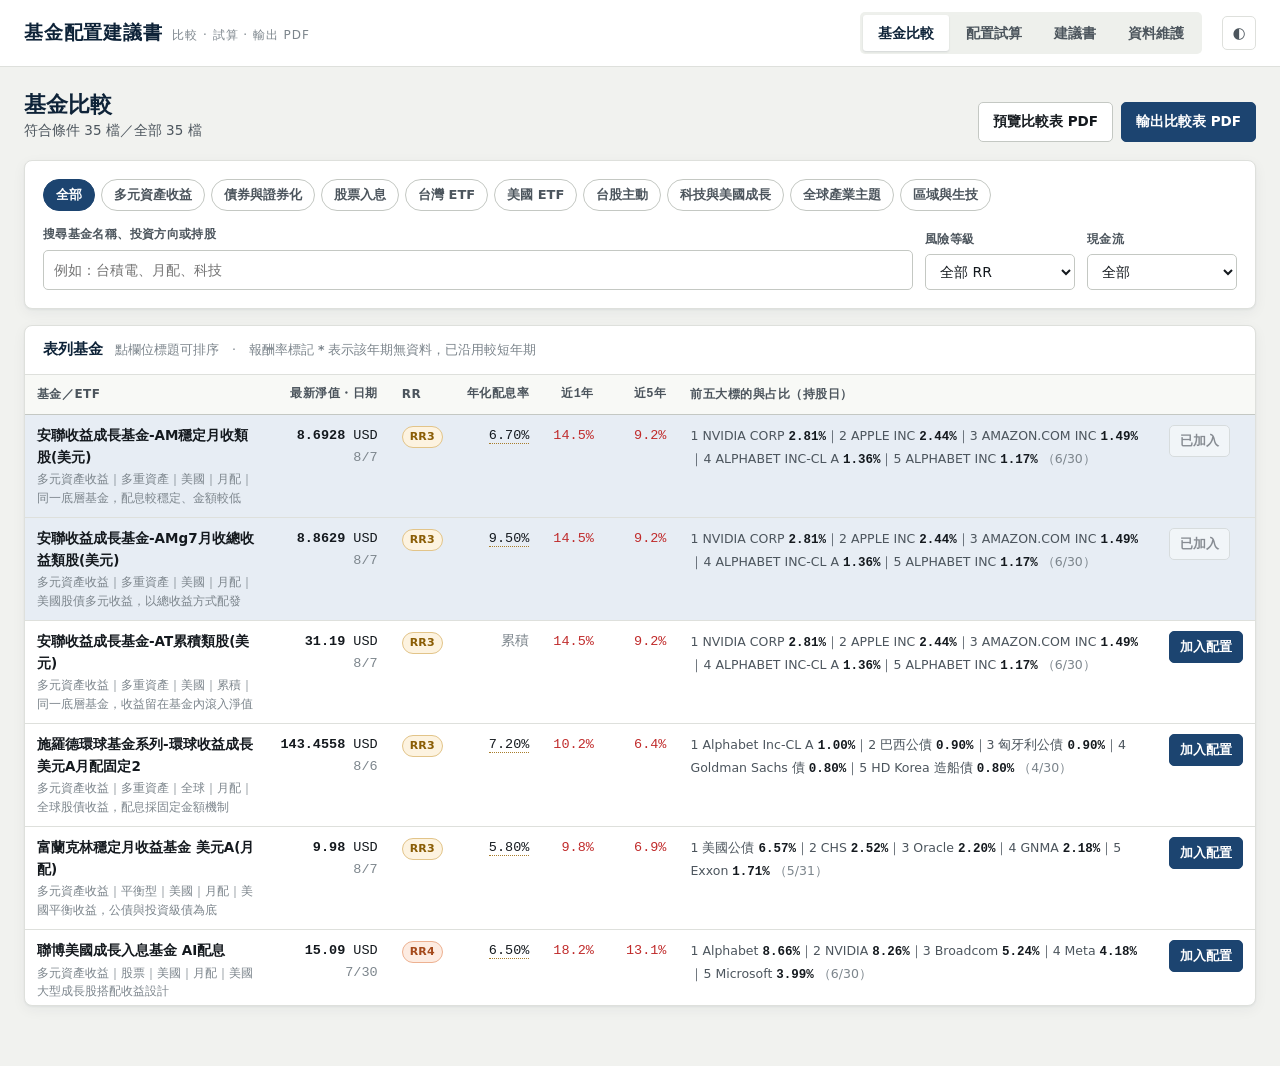
==== fund-report/index.html @ 6da56c4f "Add fund comparison and allocation report generator Builds the two PDF deliverables the existing wor" ====
<!doctype html>
<html lang="zh-Hant">
<head>
<meta charset="utf-8">
<meta name="viewport" content="width=device-width, initial-scale=1">
<title>基金配置建議書產生器</title>
<meta name="description" content="比較表列基金的淨值、風險等級與前五大持股，配置後輸出配息與本金成長預估的 A4 建議書 PDF。">
<link rel="stylesheet" href="assets/app.css">
<link rel="stylesheet" href="assets/print.css">
</head>
<body>

<header class="topbar">
  <div class="topbar__inner">
    <div class="brand">
      <span class="brand__mark">基金配置建議書</span>
      <span class="brand__sub">比較 · 試算 · 輸出 PDF</span>
    </div>

    <nav class="tabs" role="tablist" aria-label="功能分頁">
      <button class="tab" role="tab" data-tab="compare"  aria-selected="true"  aria-controls="panel-compare">基金比較</button>
      <button class="tab" role="tab" data-tab="allocate" aria-selected="false" aria-controls="panel-allocate">配置試算</button>
      <button class="tab" role="tab" data-tab="report"   aria-selected="false" aria-controls="panel-report">建議書</button>
      <button class="tab" role="tab" data-tab="data"     aria-selected="false" aria-controls="panel-data">資料維護</button>
    </nav>

    <button class="icon-btn" id="btnTheme" title="跟隨系統（點擊切換為深色）" aria-label="切換深淺色">◐</button>
  </div>
</header>

<main class="wrap">

  <!-- ============================================================ 基金比較 -->
  <section class="panel" id="panel-compare" role="tabpanel" aria-labelledby="tab-compare">
    <div class="page-head">
      <div>
        <h2>基金比較</h2>
        <p id="compareCount">—</p>
      </div>
      <div class="page-head__actions">
        <button class="btn" id="btnPreviewCompare">預覽比較表 PDF</button>
        <button class="btn btn--primary" id="btnPrintCompare">輸出比較表 PDF</button>
      </div>
    </div>

    <div class="card" style="margin-bottom:16px">
      <div class="card__body" style="display:flex;flex-direction:column;gap:14px">
        <div class="chips" id="catChips"></div>
        <div class="toolbar">
          <div class="field" style="flex:1;min-width:220px">
            <label for="searchBox">搜尋基金名稱、投資方向或持股</label>
            <input class="input" id="searchBox" type="search" placeholder="例如：台積電、月配、科技">
          </div>
          <div class="field">
            <label for="rrFilter">風險等級</label>
            <select class="select" id="rrFilter">
              <option value="all">全部 RR</option>
              <option value="2">RR2</option><option value="3">RR3</option>
              <option value="4">RR4</option><option value="5">RR5</option>
            </select>
          </div>
          <div class="field">
            <label for="payoutFilter">現金流</label>
            <select class="select" id="payoutFilter">
              <option value="all">全部</option>
              <option value="income">配息型</option>
              <option value="accum">累積型</option>
            </select>
          </div>
        </div>
      </div>
    </div>

    <div class="card">
      <div class="card__head">
        <h3>表列基金</h3>
        <span class="hint">點欄位標題可排序　·　報酬率標記 <b>*</b> 表示該年期無資料，已沿用較短年期</span>
      </div>
      <div class="table-scroll" style="max-height:70vh;overflow-y:auto">
        <div id="compareTable"></div>
      </div>
    </div>

    <div id="comparePreviewWrap" hidden style="margin-top:18px">
      <div class="card">
        <div class="card__head"><h3>比較表 PDF 預覽</h3><span class="hint">A4 直式，依分類分頁，每頁 3 檔</span></div>
        <div class="card__body">
          <div class="sheet-stage" id="comparePreview"></div>
        </div>
      </div>
    </div>
  </section>

  <!-- ============================================================ 配置試算 -->
  <section class="panel" id="panel-allocate" role="tabpanel" hidden>
    <div class="page-head">
      <div>
        <h2>配置試算</h2>
        <p>調整比例即時重算配息與資產成長，結果直接反映到建議書。</p>
      </div>
    </div>

    <div class="layout-2col">
      <div style="display:flex;flex-direction:column;gap:16px">

        <div class="card">
          <div class="card__head"><h3>配置標的</h3><span class="hint">比例可不滿 100%，系統會依相對比重換算</span></div>
          <div class="card__body">
            <div id="allocRows"></div>
            <div class="total-bar" id="totalBar"></div>
            <div class="toolbar" style="margin-top:14px">
              <select class="select" id="quickAdd" style="flex:1;min-width:200px" aria-label="快速加入標的"></select>
              <button class="btn" id="btnEqualize">平均分配</button>
              <button class="btn" id="btnNormalize">調整為 100%</button>
              <button class="btn btn--ghost" id="btnClearPlan">清空</button>
            </div>
          </div>
        </div>

        <div class="card">
          <div class="card__head">
            <h3>預估成效</h3>
            <span class="hint">各年期採該年期年化報酬率推算，非單一固定報酬率</span>
          </div>
          <div class="card__body" style="display:flex;flex-direction:column;gap:16px">
            <div class="kpi-grid" id="kpiRow"></div>
            <div class="chart-stack" id="previewCharts"></div>
          </div>
        </div>

      </div>

      <aside style="display:flex;flex-direction:column;gap:16px">
        <div class="card">
          <div class="card__head"><h3>建議書抬頭</h3></div>
          <div class="card__body">
            <div class="form-grid">
              <div class="field">
                <label for="planClient">客戶姓名</label>
                <input class="input" id="planClient" type="text" placeholder="王大明">
              </div>
              <div class="field">
                <label for="planAdvisor">承辦顧問</label>
                <input class="input" id="planAdvisor" type="text" placeholder="李顧問">
              </div>
              <div class="field" style="grid-column:1/-1">
                <label for="planName">投資方案名稱</label>
                <input class="input" id="planName" type="text" placeholder="平衡型策略">
              </div>
              <div class="field" style="grid-column:1/-1">
                <label for="planAmount">投資金額（NT$）</label>
                <input class="input input--num" id="planAmount" type="number" min="0" step="100000">
              </div>
              <div class="field" style="grid-column:1/-1">
                <label for="planFx">美元匯率（僅供換算參考）</label>
                <input class="input input--num" id="planFx" type="number" min="0" step="0.01">
              </div>
            </div>
          </div>
        </div>

        <div class="card">
          <div class="card__head"><h3>配息處理方式</h3></div>
          <div class="card__body" style="display:flex;flex-direction:column;gap:10px">
            <label style="display:flex;gap:9px;align-items:flex-start;cursor:pointer">
              <input type="radio" name="mode" value="total" style="margin-top:4px">
              <span>
                <b>配息再投入（總報酬）</b>
                <span class="muted" style="display:block;font-size:12.5px">配息滾入本金，資產成長最快。與一般平台的績效表達方式一致。</span>
              </span>
            </label>
            <label style="display:flex;gap:9px;align-items:flex-start;cursor:pointer">
              <input type="radio" name="mode" value="payout" style="margin-top:4px">
              <span>
                <b>配息領出</b>
                <span class="muted" style="display:block;font-size:12.5px">客戶每月實領現金，本金僅以「總報酬扣除配息率」成長，另計累計已領配息。</span>
              </span>
            </label>
            <div class="notice notice--info" style="margin-top:4px">
              <span class="notice__mark">i</span>
              <span>客戶若真的按月把配息花掉，用「配息領出」才不會高估未來本金。</span>
            </div>
          </div>
        </div>
      </aside>
    </div>
  </section>

  <!-- ============================================================== 建議書 -->
  <section class="panel" id="panel-report" role="tabpanel" hidden>
    <div class="page-head">
      <div>
        <h2>建議書</h2>
        <p>A4 直式，所見即所得。輸出時請在列印視窗選擇「另存為 PDF」，邊界選「無」。</p>
      </div>
      <div class="page-head__actions">
        <button class="btn" id="btnGoAllocate">回到配置試算</button>
        <button class="btn btn--primary" id="btnPrintReport">輸出建議書 PDF</button>
      </div>
    </div>

    <div class="sheet-stage" id="reportPreview"></div>
  </section>

  <!-- ============================================================ 資料維護 -->
  <section class="panel" id="panel-data" role="tabpanel" hidden>
    <div class="page-head">
      <div>
        <h2>資料維護</h2>
        <p>所有修改自動存在這台電腦的瀏覽器裡，不會上傳到任何地方。</p>
      </div>
    </div>

    <div class="notice" style="margin-bottom:16px">
      <span class="notice__mark">！</span>
      <span>
        <b>淨值、RR 與前五大持股</b>取自 2026/08/10 版比較表，屬公告事實；
        <b>年化配息率與各年期報酬率是預設假設值</b>，直接決定建議書上的月領息與資產預估。
        提供給客戶前，請務必依最新月報或平台資料在本頁覆寫。
      </span>
    </div>

    <div class="card" style="margin-bottom:16px">
      <div class="card__head"><h3>批次更新</h3><span class="hint">從 Excel 或平台複製後直接貼上，一行一檔</span></div>
      <div class="card__body" style="display:flex;flex-direction:column;gap:12px">
        <div class="form-grid">
          <div class="field">
            <label for="navAsOf">淨值資料基準日</label>
            <input class="input" id="navAsOf" type="date">
          </div>
        </div>
        <div class="field">
          <label for="pasteBox">貼上更新（欄位順序：名稱或代碼、淨值、淨值日、年化配息率；用 Tab 或逗號分隔）</label>
          <textarea class="input" id="pasteBox" rows="5" spellcheck="false"
            placeholder="安聯收益成長 AMg7	8.8629	2026/08/11	9.5&#10;0050	102.85	2026/08/11	2.8&#10;QQQ	723.03	2026/08/11"></textarea>
        </div>
        <div class="toolbar">
          <button class="btn btn--primary" id="btnApplyPaste">套用貼上的資料</button>
          <button class="btn" id="btnExport">匯出備份 JSON</button>
          <label class="btn" for="fileImport" style="margin:0">匯入備份 JSON</label>
          <input type="file" id="fileImport" accept="application/json,.json" hidden>
          <button class="btn btn--ghost" id="btnReset" style="margin-left:auto">回復預設值</button>
        </div>
      </div>
    </div>

    <div class="card">
      <div class="card__head">
        <h3>逐筆編輯</h3>
        <span class="hint">套用「基金比較」分頁的篩選條件　·　空白代表無資料</span>
      </div>
      <div class="table-scroll" style="max-height:70vh;overflow-y:auto">
        <div id="dataTable"></div>
      </div>
    </div>
  </section>

  <p class="status-line" id="statusLine" role="status" aria-live="polite" style="margin-top:16px"></p>
</main>

<!-- 列印時只有這個容器會出現在紙上 -->
<div id="printRoot" aria-hidden="true"></div>

<script src="assets/funds.js"></script>
<script src="assets/charts.js"></script>
<script src="assets/app.js"></script>
</body>
</html>
---- fund-report/assets/app.css ----
/* =============================================================================
   基金配置建議書產生器 — 介面樣式
   色彩全部走 token；深色值同時定義在 media query 與 [data-theme] 兩處，
   讓「跟隨系統」與「手動切換」兩種狀態都能正確解析。
   ========================================================================== */

:root {
  color-scheme: light;

  /* 紙面與墨色（中性色帶一點青綠，避免純灰的無機感） */
  --paper:        #F1F2EF;
  --surface:      #FFFFFF;
  --surface-2:    #F8F9F6;
  --surface-3:    #EEF0EC;
  --ink:          #14191E;
  --ink-2:        #4C555D;
  --ink-3:        #7C858C;
  --rule:         #DEE0DC;
  --rule-strong:  #C4C8C3;

  /* 主色：藏青。次要重音：黃銅（只用於節次編號與關鍵數字底線） */
  --navy:         #1C4470;
  --navy-deep:    #0E2338;
  --navy-soft:    #E7EDF4;
  --navy-line:    #B9CBDE;
  --brass:        #A87D2B;
  --brass-soft:   #F4EEDF;

  /* 台股慣例：紅漲綠跌。僅用於報酬率與漲跌，不當作系列色 */
  --up:           #C02B2B;
  --down:         #12764C;

  /* 圖表系列色（已通過色盲分離度與亮度帶檢驗，固定順序不可循環） */
  --series-1: #2a78d6;  --series-2: #eb6834;  --series-3: #1baf7a;  --series-4: #eda100;
  --series-5: #e87ba4;  --series-6: #008300;  --series-7: #4a3aa7;  --series-8: #e34948;
  --grid:     #E4E6E2;
  --axis:     #C4C8C3;

  /* 圖表引擎讀取的角色色（.sheet 內會被紙張色票覆寫） */
  --c-surface: var(--surface);
  --c-grid:    var(--grid);
  --c-axis:    var(--axis);
  --c-ink:     var(--ink);
  --c-ink-2:   var(--ink-2);
  --c-ink-3:   var(--ink-3);

  --font-ui:  -apple-system, BlinkMacSystemFont, "PingFang TC", "Noto Sans TC",
              "Microsoft JhengHei", "Segoe UI", system-ui, sans-serif;
  --font-doc: "Noto Serif TC", "Source Han Serif TC", "Songti TC", "Songti SC",
              PMingLiU, Georgia, serif;
  --font-num: ui-monospace, "SF Mono", "JetBrains Mono", Menlo, Consolas, monospace;

  --r-sm: 3px;  --r-md: 5px;  --r-lg: 8px;
  --shadow: 0 1px 2px rgba(14, 35, 56, .05), 0 4px 14px rgba(14, 35, 56, .05);
}

@media (prefers-color-scheme: dark) {
  :root:not([data-theme="light"]) {
    color-scheme: dark;
    --paper: #0F1417;  --surface: #161C21;  --surface-2: #1B2228;  --surface-3: #212a31;
    --ink: #E9ECEA;    --ink-2: #A9B2B8;    --ink-3: #7E888F;
    --rule: #2A333A;   --rule-strong: #3A444B;
    --navy: #7FA8D6;   --navy-deep: #CBDCEE; --navy-soft: #1C2A38; --navy-line: #33475C;
    --brass: #D6AC5C;  --brass-soft: #2A2418;
    --up: #E2635F;     --down: #3FA97A;
    --series-1: #3987e5; --series-2: #d95926; --series-3: #199e70; --series-4: #c98500;
    --series-5: #d55181; --series-6: #008300; --series-7: #9085e9; --series-8: #e66767;
    --grid: #242D34;   --axis: #3A444B;
    --shadow: 0 1px 2px rgba(0,0,0,.3), 0 4px 14px rgba(0,0,0,.25);
  }
}

:root[data-theme="dark"] {
  color-scheme: dark;
  --paper: #0F1417;  --surface: #161C21;  --surface-2: #1B2228;  --surface-3: #212a31;
  --ink: #E9ECEA;    --ink-2: #A9B2B8;    --ink-3: #7E888F;
  --rule: #2A333A;   --rule-strong: #3A444B;
  --navy: #7FA8D6;   --navy-deep: #CBDCEE; --navy-soft: #1C2A38; --navy-line: #33475C;
  --brass: #D6AC5C;  --brass-soft: #2A2418;
  --up: #E2635F;     --down: #3FA97A;
  --series-1: #3987e5; --series-2: #d95926; --series-3: #199e70; --series-4: #c98500;
  --series-5: #d55181; --series-6: #008300; --series-7: #9085e9; --series-8: #e66767;
  --grid: #242D34;   --axis: #3A444B;
  --shadow: 0 1px 2px rgba(0,0,0,.3), 0 4px 14px rgba(0,0,0,.25);
}

* { box-sizing: border-box; }

body {
  margin: 0;
  background: var(--paper);
  color: var(--ink);
  font-family: var(--font-ui);
  font-size: 15px;
  line-height: 1.6;
  -webkit-font-smoothing: antialiased;
}

h1, h2, h3, h4 { margin: 0; text-wrap: balance; font-weight: 700; line-height: 1.3; }
p { margin: 0; }
button, input, select, textarea { font: inherit; color: inherit; }
a { color: var(--navy); }

:where(a, button, input, select, textarea, [tabindex]):focus-visible {
  outline: 2px solid var(--navy);
  outline-offset: 2px;
  border-radius: var(--r-sm);
}

@media (prefers-reduced-motion: reduce) {
  *, *::before, *::after { animation-duration: .01ms !important; transition-duration: .01ms !important; }
}

/* ---------------------------------------------------------------- 頁首 --- */

.topbar {
  position: sticky; top: 0; z-index: 40;
  background: var(--surface);
  border-bottom: 1px solid var(--rule);
}

.topbar__inner {
  max-width: 1280px; margin: 0 auto; padding: 12px 24px;
  display: flex; align-items: center; gap: 20px; flex-wrap: wrap;
}

.brand { display: flex; align-items: baseline; gap: 10px; margin-right: auto; }
.brand__mark {
  font-family: var(--font-doc); font-size: 19px; font-weight: 700;
  color: var(--navy-deep); letter-spacing: .04em;
}
.brand__sub { font-size: 12px; color: var(--ink-3); letter-spacing: .08em; }

.tabs { display: flex; gap: 2px; background: var(--surface-3); padding: 3px; border-radius: var(--r-md); }
.tab {
  appearance: none; border: 0; background: transparent; color: var(--ink-2);
  padding: 7px 15px; border-radius: var(--r-sm); cursor: pointer;
  font-size: 14px; font-weight: 600; white-space: nowrap;
  transition: background .15s, color .15s;
}
.tab:hover { color: var(--ink); }
.tab[aria-selected="true"] { background: var(--surface); color: var(--navy-deep); box-shadow: 0 1px 2px rgba(14,35,56,.12); }

.icon-btn {
  appearance: none; background: var(--surface); border: 1px solid var(--rule);
  color: var(--ink-2); width: 34px; height: 34px; border-radius: var(--r-md);
  cursor: pointer; display: grid; place-items: center; font-size: 15px;
}
.icon-btn:hover { border-color: var(--rule-strong); color: var(--ink); }

/* -------------------------------------------------------------- 版面 ----- */

.wrap { max-width: 1280px; margin: 0 auto; padding: 24px; }
.panel[hidden] { display: none; }

.page-head { display: flex; align-items: flex-end; gap: 16px; flex-wrap: wrap; margin-bottom: 18px; }
.page-head h2 { font-family: var(--font-doc); font-size: 22px; color: var(--navy-deep); }
.page-head p { color: var(--ink-2); font-size: 13.5px; }
.page-head__actions { margin-left: auto; display: flex; gap: 8px; flex-wrap: wrap; }

.card {
  background: var(--surface); border: 1px solid var(--rule);
  border-radius: var(--r-lg); box-shadow: var(--shadow);
}
.card__head {
  padding: 14px 18px; border-bottom: 1px solid var(--rule);
  display: flex; align-items: center; gap: 12px; flex-wrap: wrap;
}
.card__head h3 { font-size: 15px; color: var(--navy-deep); }
.card__head .hint { font-size: 12.5px; color: var(--ink-3); }
.card__body { padding: 18px; }

/* ------------------------------------------------------------- 表單元件 -- */

.btn {
  appearance: none; cursor: pointer;
  border: 1px solid var(--rule-strong); background: var(--surface); color: var(--ink);
  padding: 8px 14px; border-radius: var(--r-md); font-size: 13.5px; font-weight: 600;
  display: inline-flex; align-items: center; gap: 7px; white-space: nowrap;
  transition: background .15s, border-color .15s;
}
.btn:hover { background: var(--surface-2); border-color: var(--ink-3); }
.btn--primary { background: var(--navy); border-color: var(--navy); color: #fff; }
.btn--primary:hover { background: var(--navy-deep); border-color: var(--navy-deep); }
:root[data-theme="dark"] .btn--primary,
:root:not([data-theme="light"]) .btn--primary { color: #0F1417; }
@media (prefers-color-scheme: light) {
  :root:not([data-theme="dark"]) .btn--primary { color: #fff; }
}
.btn--ghost { background: transparent; border-color: transparent; color: var(--ink-2); padding: 6px 10px; }
.btn--ghost:hover { background: var(--surface-3); color: var(--ink); }
.btn--sm { padding: 5px 10px; font-size: 12.5px; }
.btn[disabled] { opacity: .45; cursor: not-allowed; }

.field { display: flex; flex-direction: column; gap: 5px; }
.field > label { font-size: 12px; font-weight: 600; color: var(--ink-2); letter-spacing: .03em; }
.input, .select {
  background: var(--surface); border: 1px solid var(--rule-strong);
  border-radius: var(--r-md); padding: 8px 10px; width: 100%;
  font-size: 14px; color: var(--ink);
}
.input:focus, .select:focus { border-color: var(--navy); outline: none; box-shadow: 0 0 0 3px var(--navy-soft); }
.input--num { font-family: var(--font-num); text-align: right; font-variant-numeric: tabular-nums; }

.chips { display: flex; gap: 6px; flex-wrap: wrap; }
.chip {
  appearance: none; cursor: pointer; font-size: 13px; font-weight: 600;
  border: 1px solid var(--rule-strong); background: var(--surface); color: var(--ink-2);
  padding: 5px 12px; border-radius: 999px; transition: .15s;
}
.chip:hover { border-color: var(--ink-3); color: var(--ink); }
.chip[aria-pressed="true"] { background: var(--navy); border-color: var(--navy); color: #fff; }
:root[data-theme="dark"] .chip[aria-pressed="true"] { color: #0F1417; }
@media (prefers-color-scheme: dark) {
  :root:not([data-theme="light"]) .chip[aria-pressed="true"] { color: #0F1417; }
}

.toolbar { display: flex; gap: 12px; align-items: flex-end; flex-wrap: wrap; }
.toolbar .field { min-width: 150px; }

/* --------------------------------------------------------------- 表格 ---- */

.table-scroll { overflow-x: auto; }
table.data { width: 100%; border-collapse: collapse; font-size: 13.5px; }
table.data th, table.data td {
  padding: 10px 12px; text-align: left; vertical-align: top;
  border-bottom: 1px solid var(--rule);
}
table.data thead th {
  position: sticky; top: 0; z-index: 2;
  background: var(--surface-2); color: var(--ink-2);
  font-size: 12px; font-weight: 700; letter-spacing: .04em; white-space: nowrap;
  border-bottom: 1px solid var(--rule-strong);
}
table.data thead th.sortable { cursor: pointer; user-select: none; }
table.data thead th.sortable:hover { color: var(--ink); }
table.data tbody tr:hover { background: var(--surface-2); }
table.data tbody tr.is-picked { background: var(--navy-soft); }
table.data td.num, table.data th.num {
  text-align: right; font-family: var(--font-num);
  font-variant-numeric: tabular-nums; white-space: nowrap;
}
.fund-name { font-weight: 600; color: var(--ink); }
.fund-meta { font-size: 11.5px; color: var(--ink-3); margin-top: 2px; }

.pill {
  display: inline-block; padding: 1px 7px; border-radius: 999px;
  font-size: 11px; font-weight: 700; letter-spacing: .02em;
  border: 1px solid var(--rule-strong); color: var(--ink-2); background: var(--surface-2);
  white-space: nowrap;
}
.pill--rr1, .pill--rr2 { color: #0d6b4b; border-color: #9ecfba; background: #eaf6f0; }
.pill--rr3 { color: #8a5d05; border-color: #e2c489; background: #fdf3e0; }
.pill--rr4 { color: #a4491b; border-color: #edb191; background: #fdece2; }
.pill--rr5 { color: #93231f; border-color: #e8a3a0; background: #fdeceb; }
:root[data-theme="dark"] .pill--rr1, :root[data-theme="dark"] .pill--rr2 { color:#5fc79a; border-color:#1f4736; background:#12241c; }
:root[data-theme="dark"] .pill--rr3 { color:#d6ac5c; border-color:#4a3d1d; background:#241e10; }
:root[data-theme="dark"] .pill--rr4 { color:#e08b5f; border-color:#4d3123; background:#251912; }
:root[data-theme="dark"] .pill--rr5 { color:#e2635f; border-color:#4d2523; background:#251312; }
@media (prefers-color-scheme: dark) {
  :root:not([data-theme="light"]) .pill--rr1, :root:not([data-theme="light"]) .pill--rr2 { color:#5fc79a; border-color:#1f4736; background:#12241c; }
  :root:not([data-theme="light"]) .pill--rr3 { color:#d6ac5c; border-color:#4a3d1d; background:#241e10; }
  :root:not([data-theme="light"]) .pill--rr4 { color:#e08b5f; border-color:#4d3123; background:#251912; }
  :root:not([data-theme="light"]) .pill--rr5 { color:#e2635f; border-color:#4d2523; background:#251312; }
}

.holdings-inline { font-size: 12.5px; color: var(--ink-2); line-height: 1.7; }
.holdings-inline b { font-family: var(--font-num); font-weight: 600; color: var(--ink); }
.holdings-inline .as-of { color: var(--ink-3); }

.val-up { color: var(--up); }
.val-down { color: var(--down); }
.muted { color: var(--ink-3); }
.nowrap { white-space: nowrap; }
.assumed { border-bottom: 1px dotted var(--brass); cursor: help; }

/* ------------------------------------------------------------ 配置試算 --- */

.layout-2col { display: grid; grid-template-columns: minmax(0, 1fr) 340px; gap: 20px; align-items: start; }
@media (max-width: 1080px) { .layout-2col { grid-template-columns: minmax(0, 1fr); } }

.form-grid { display: grid; grid-template-columns: repeat(auto-fit, minmax(160px, 1fr)); gap: 14px; }

.alloc-row { display: grid; grid-template-columns: minmax(0,1fr) 96px 120px 34px; gap: 10px; align-items: center;
  padding: 11px 0; border-bottom: 1px solid var(--rule); }
.alloc-row:last-child { border-bottom: 0; }
.alloc-row__name { min-width: 0; }
.alloc-row__name .fund-name { font-size: 13.5px; }
.alloc-swatch { width: 9px; height: 9px; border-radius: 2px; display: inline-block; margin-right: 6px; flex: none; }
.alloc-amt { font-family: var(--font-num); font-variant-numeric: tabular-nums; font-size: 13px; text-align: right; color: var(--ink-2); }
@media (max-width: 620px) {
  .alloc-row { grid-template-columns: minmax(0,1fr) 80px 34px; }
  .alloc-amt { grid-column: 1 / -1; text-align: left; }
}

.empty {
  padding: 40px 20px; text-align: center; color: var(--ink-3); font-size: 14px;
  border: 1px dashed var(--rule-strong); border-radius: var(--r-md);
}

.total-bar {
  display: flex; align-items: center; gap: 12px; padding: 12px 0 0;
  border-top: 2px solid var(--rule-strong); margin-top: 6px; font-weight: 700;
}
.total-bar .num { font-family: var(--font-num); font-variant-numeric: tabular-nums; margin-left: auto; }
.total-bar.is-off { color: var(--up); }

/* KPI */
/* 欄寬必須容得下 NT$ 24,242,954 這種長度，否則數字會被裁掉 */
.kpi-grid { display: grid; grid-template-columns: repeat(auto-fit, minmax(200px, 1fr)); gap: 12px; }
.kpi {
  background: var(--surface); border: 1px solid var(--rule); border-radius: var(--r-md);
  padding: 14px 16px;
}
.kpi__label { font-size: 12px; color: var(--ink-2); font-weight: 600; letter-spacing: .03em; }
.kpi__value {
  font-size: clamp(17px, 1.7vw, 21px); font-weight: 700; color: var(--navy-deep); margin-top: 4px;
  letter-spacing: -.02em; white-space: nowrap;
}
.kpi__value small { font-size: 12px; font-weight: 600; color: var(--ink-3); margin-right: 3px; }
.kpi__foot { font-size: 11.5px; color: var(--ink-3); margin-top: 3px; }
.kpi--accent { border-left: 3px solid var(--brass); }

/* 圖表 */
.chart-stack { display: flex; flex-direction: column; gap: 16px; }
.chart-grid { display: grid; grid-template-columns: repeat(auto-fit, minmax(300px, 1fr)); gap: 16px; }
.chart-grid--donuts { grid-template-columns: repeat(auto-fit, minmax(210px, 1fr)); }
.chart-box { background: var(--surface); border: 1px solid var(--rule); border-radius: var(--r-md); padding: 14px; }
.chart-box h4 { font-size: 13.5px; color: var(--ink); margin-bottom: 2px; }
.chart-box .chart-sub { font-size: 11.5px; color: var(--ink-3); margin-bottom: 10px; }
.chart-svg { width: 100%; height: auto; display: block; overflow: visible; }

.legend { display: flex; flex-wrap: wrap; gap: 6px 14px; margin-top: 10px; font-size: 12px; color: var(--ink-2); }
.legend__item { display: inline-flex; align-items: center; gap: 6px; }
.legend__dot { width: 9px; height: 9px; border-radius: 2px; flex: none; }
.legend__val { font-family: var(--font-num); font-variant-numeric: tabular-nums; color: var(--ink-3); }

.chart-tip {
  position: fixed; z-index: 90; pointer-events: none; opacity: 0;
  background: var(--surface); border: 1px solid var(--rule-strong); border-radius: var(--r-md);
  box-shadow: var(--shadow); padding: 8px 11px; font-size: 12.5px; color: var(--ink);
  max-width: 260px; transition: opacity .1s;
}
.chart-tip b { font-family: var(--font-num); font-variant-numeric: tabular-nums; }
.chart-tip .tip-title { font-weight: 700; margin-bottom: 3px; color: var(--navy-deep); }

/* ------------------------------------------------------------- 提示條 ---- */

.notice {
  display: flex; gap: 10px; align-items: flex-start;
  background: var(--brass-soft); border: 1px solid var(--brass);
  border-radius: var(--r-md); padding: 11px 14px; font-size: 13px; color: var(--ink);
  line-height: 1.6;
}
.notice__mark { color: var(--brass); font-weight: 700; flex: none; }
.notice--info { background: var(--navy-soft); border-color: var(--navy-line); }
.notice--info .notice__mark { color: var(--navy); }

.status-line { font-size: 12.5px; color: var(--ink-2); min-height: 20px; }

/* ------------------------------------------------------------ 資料維護 --- */

.data-table input.input { padding: 5px 7px; font-size: 12.5px; }
.data-table td { padding: 6px 8px; }
.w-nav  { width: 104px; } .w-date { width: 132px; }
.w-pct  { width: 72px; }  .w-rr { width: 62px; }

/* ---------------------------------------------------------- 建議書預覽 --- */

.sheet-stage { background: var(--surface-3); padding: 22px; border-radius: var(--r-lg); overflow-x: auto; }
.sheet-stage .sheet { margin: 0 auto 22px; }
.sheet-stage .sheet:last-child { margin-bottom: 0; }
---- fund-report/assets/print.css ----
/* =============================================================================
   A4 文件樣式 — 建議書與比較表
   .sheet 模擬紙張，因此固定使用淺色調（不隨深色模式反轉），
   螢幕預覽與列印輸出共用同一份規則，所見即所得。
   ========================================================================== */

.sheet {
  /* 紙張自帶一組固定色票，與介面 token 脫鉤 */
  --p-ink:      #14181C;
  --p-ink-2:    #4A5058;
  --p-ink-3:    #7A828A;
  --p-rule:     #D9DCD8;
  --p-rule-2:   #B9BDB8;
  --p-navy:     #1C4470;
  --p-navy-deep:#0E2338;
  --p-navy-soft:#EDF2F8;
  --p-brass:    #A87D2B;
  --p-surface:  #FFFFFF;
  --p-surface-2:#F7F8F5;
  --p-up:       #C02B2B;
  --p-down:     #12764C;

  /* 紙張永遠是白的：圖表角色色與系列色在此固定為淺色版本，
     不隨介面深色模式反轉，否則列印會拿到深色系列色。 */
  --c-surface: #FFFFFF;
  --c-grid:    #E7E9E5;
  --c-axis:    #B9BDB8;
  --c-ink:     #14181C;
  --c-ink-2:   #4A5058;
  --c-ink-3:   #7A828A;
  --series-1: #2a78d6;  --series-2: #eb6834;  --series-3: #1baf7a;  --series-4: #eda100;
  --series-5: #e87ba4;  --series-6: #008300;  --series-7: #4a3aa7;  --series-8: #e34948;

  width: 210mm;
  min-height: 297mm;
  padding: 13mm 15mm 11mm;
  background: var(--p-surface);
  color: var(--p-ink);
  font-family: var(--font-ui);
  font-size: 9.5pt;
  line-height: 1.55;
  box-shadow: 0 2px 10px rgba(14, 35, 56, .16);
  display: flex;
  flex-direction: column;
  position: relative;
}

.sheet__body {
  flex: 1 1 auto;
  display: flex;
  flex-direction: column;
  min-height: 0;
}

.sheet::before {
  content: "";
  position: absolute; inset: 0 0 auto 0; height: 4mm;
  background: var(--p-navy);
}

/* ------------------------------------------------------------- 文件頁首 -- */

.doc-header { border-bottom: 1.5px solid var(--p-ink); padding-bottom: 6px; margin-bottom: 3.2mm; }
.doc-header__name {
  font-family: var(--font-doc); font-size: 21pt; font-weight: 700;
  color: var(--p-navy-deep); letter-spacing: .04em; line-height: 1.15;
}
.doc-header__row { display: flex; align-items: flex-end; gap: 16px; margin-top: 6px; }
.doc-header__meta { font-size: 9pt; color: var(--p-ink-2); }
.doc-header__meta b { color: var(--p-ink); font-weight: 700; }
.doc-header__meta .sep { color: var(--p-rule-2); margin: 0 8px; }
.doc-header__dates {
  margin-left: auto; text-align: right; font-size: 8pt; color: var(--p-ink-3);
  font-variant-numeric: tabular-nums; white-space: nowrap; line-height: 1.5;
}

/* ------------------------------------------------------------- 節次標題 -- */

.doc-h {
  display: flex; align-items: baseline; gap: 8px;
  font-family: var(--font-doc); font-size: 12.5pt; color: var(--p-navy-deep);
  margin: 0 0 2.5mm;
}
.doc-h__n {
  font-family: var(--font-num); font-size: 10pt; font-weight: 700;
  color: var(--p-brass); letter-spacing: .02em;
}
.doc-h__note { margin-left: auto; font-family: var(--font-ui); font-size: 8pt; color: var(--p-ink-3); font-weight: 400; }

.doc-block { margin-bottom: 3.6mm; }
.doc-block--tight { margin-bottom: 3.5mm; }

/* ------------------------------------------------------- 總覽與成效卡 ---- */

.ov-grid { display: grid; grid-template-columns: 1.15fr 2.4fr; gap: 4mm; align-items: stretch; }
.ov-stats { display: grid; grid-template-columns: repeat(3, 1fr); gap: 3mm; }

.pcard {
  border: 1px solid var(--p-rule); border-radius: 3px;
  padding: 2.6mm 3.2mm; background: var(--p-surface-2);
  display: flex; flex-direction: column; justify-content: center;
}
.pcard__label { font-size: 7.5pt; color: var(--p-ink-3); font-weight: 700; letter-spacing: .06em; }
.pcard__plan { font-family: var(--font-doc); font-size: 14pt; color: var(--p-navy-deep); font-weight: 700; margin: 1mm 0 2mm; }
.pcard__amt { font-size: 13pt; font-weight: 700; color: var(--p-ink); font-variant-numeric: tabular-nums; }
.pcard__amt small { font-size: 8pt; color: var(--p-ink-3); margin-right: 2px; }

.pstat { text-align: center; border: 1px solid var(--p-rule); border-radius: 3px; padding: 2.4mm 2mm; background: var(--p-surface); }
.pstat__label { font-size: 8pt; color: var(--p-ink-2); font-weight: 700; }
.pstat__value {
  font-size: 13.5pt; font-weight: 700; color: var(--p-navy); margin-top: 1.2mm;
  font-variant-numeric: tabular-nums; letter-spacing: -.01em;
}
.pstat__value small { font-size: 8.5pt; color: var(--p-ink-3); margin-right: 2px; font-weight: 600; }
.pstat__foot { font-size: 7pt; color: var(--p-ink-3); margin-top: .8mm; }
.pstat--key { border-color: var(--p-brass); border-top: 2px solid var(--p-brass); }
.pstat--key .pstat__value { color: var(--p-navy-deep); }

/* ---------------------------------------------------------- 文件用表格 --- */

table.ptable { width: 100%; border-collapse: collapse; font-size: 8.4pt; }
table.ptable th {
  background: var(--p-surface-2); color: var(--p-ink-2);
  font-size: 7.5pt; font-weight: 700; letter-spacing: .04em;
  text-align: left; padding: 1.5mm 2.2mm; border-bottom: 1.2px solid var(--p-rule-2);
  border-top: 1.2px solid var(--p-rule-2);
}
table.ptable td { padding: 1.5mm 2.2mm; border-bottom: 1px solid var(--p-rule); vertical-align: middle; }
table.ptable tbody tr:last-child td { border-bottom: 1.2px solid var(--p-rule-2); }
table.ptable .num { text-align: right; font-variant-numeric: tabular-nums; white-space: nowrap; }
table.ptable .name { font-weight: 700; }
table.ptable tfoot td {
  font-weight: 700; padding: 1.5mm 2.2mm; border-bottom: 0;
  background: var(--p-navy-soft);
}
.ptag {
  display: inline-block; padding: .3mm 1.6mm; border-radius: 2px; font-size: 7.5pt;
  border: 1px solid var(--p-rule-2); color: var(--p-ink-2); background: var(--p-surface-2);
  white-space: nowrap;
}
.pswatch { display: inline-block; width: 2.6mm; height: 2.6mm; border-radius: 1px; margin-right: 1.6mm; vertical-align: baseline; }

/* --------------------------------------------------------------- 圖表 ---- */

.pchart-grid { display: grid; gap: 3mm; }
.pchart-grid--2 { grid-template-columns: 1fr 1fr; }
.pchart-grid--3 { grid-template-columns: repeat(3, 1fr); }

.pchart { border: 1px solid var(--p-rule); border-radius: 3px; padding: 2mm 2.4mm 2.2mm; background: var(--p-surface); }
.pchart__title { font-size: 8.5pt; font-weight: 700; color: var(--p-ink); text-align: center; }
.pchart__sub { font-size: 6.6pt; color: var(--p-ink-3); text-align: center; margin-bottom: 1mm; }
.pchart .legend { font-size: 6.4pt; color: var(--p-ink-2); justify-content: center; gap: 2px 7px; margin-top: 1mm; }
.pchart .legend__val { color: var(--p-ink-3); }

/* ------------------------------------------------------------ 持倉附錄 --- */

.hold-grid { display: grid; grid-template-columns: 1fr 1fr; gap: 4mm; }
.hold-card { border: 1px solid var(--p-rule); border-radius: 3px; overflow: hidden; break-inside: avoid; }
.hold-card__head { background: var(--p-navy-deep); color: #fff; padding: 2.2mm 3mm; }
.hold-card__head h4 { font-size: 9pt; line-height: 1.35; }
.hold-card__head .sub { font-size: 7pt; opacity: .78; margin-top: .6mm; font-variant-numeric: tabular-nums; }
.hold-card table { width: 100%; border-collapse: collapse; font-size: 8.5pt; }
.hold-card th { background: var(--p-surface-2); color: var(--p-ink-3); font-size: 7.5pt; text-align: left; padding: 1.4mm 3mm; font-weight: 700; }
.hold-card td { padding: 1.6mm 3mm; border-top: 1px solid var(--p-rule); }
.hold-card td.num { text-align: right; font-variant-numeric: tabular-nums; font-weight: 700; color: var(--p-navy); }

/* ------------------------------------------------------------ 風險警語 --- */

.disclaimer { margin-top: auto; padding-top: 2.6mm; border-top: 1px solid var(--p-rule); }
.disclaimer h5 { font-size: 8pt; color: var(--p-ink); letter-spacing: .04em; margin-bottom: 1.2mm; }
.disclaimer ol { margin: 0; padding-left: 4mm; font-size: 6.4pt; color: var(--p-ink-2); line-height: 1.45; }
.disclaimer li { margin-bottom: .6mm; }
.disclaimer b { color: var(--p-ink); }

.sheet__foot {
  margin-top: 2mm; padding-top: 1.6mm; border-top: 1px solid var(--p-rule);
  display: flex; gap: 12px; font-size: 7pt; color: var(--p-ink-3);
}
.sheet__foot .pageno { margin-left: auto; font-variant-numeric: tabular-nums; }

/* ---------------------------------------------------------- 比較表版面 --- */

.cmp-head { border-bottom: 1.5px solid var(--p-ink); padding-bottom: 5px; margin-bottom: 4mm;
  display: flex; align-items: flex-end; gap: 12px; }
.cmp-head__title { font-family: var(--font-doc); font-size: 16pt; color: var(--p-navy-deep); font-weight: 700; }
.cmp-head__sub { font-size: 8.5pt; color: var(--p-ink-2); margin-top: 1mm; }
.cmp-head__no { margin-left: auto; font-family: var(--font-num); font-size: 14pt; color: var(--p-brass); font-weight: 700; }

table.cmp { width: 100%; border-collapse: collapse; font-size: 8.5pt; table-layout: fixed; }
table.cmp th {
  background: var(--p-navy-deep); color: #fff; font-size: 7.5pt; font-weight: 700;
  text-align: left; padding: 2mm 2.2mm; letter-spacing: .03em;
}
table.cmp td { padding: 4mm 2.2mm; border-bottom: 1px solid var(--p-rule); vertical-align: top; }
table.cmp tbody tr:nth-child(even) { background: var(--p-surface-2); }
table.cmp .c-name { font-weight: 700; font-size: 8.8pt; color: var(--p-navy-deep); }
table.cmp .c-sub { font-size: 7pt; color: var(--p-ink-3); margin-top: .6mm; }
table.cmp .c-nav { font-variant-numeric: tabular-nums; font-weight: 700; }
table.cmp .c-hold { font-size: 7.6pt; color: var(--p-ink-2); line-height: 1.5; }
table.cmp .c-hold b { font-weight: 700; color: var(--p-ink); font-variant-numeric: tabular-nums; }

.cmp-note { margin-top: 3mm; font-size: 7.5pt; color: var(--p-ink-2); background: var(--p-navy-soft);
  border-left: 2px solid var(--p-navy); padding: 2mm 3mm; }

/* --------------------------------------------------------------- 列印 ---- */

/* 移到畫面外而不是 display:none —— 隱藏的元素量不到高度，
   自動縮放就無法在列印前算出正確比例。 */
#printRoot {
  position: absolute; left: -20000px; top: 0;
  width: 210mm; visibility: hidden;
}

@page { size: A4; margin: 0; }

@media print {
  html, body { background: #fff !important; margin: 0; padding: 0; }
  body > *:not(#printRoot) { display: none !important; }

  #printRoot {
    display: block !important;
    position: static; left: auto; width: auto; visibility: visible;
  }
  #printRoot .sheet {
    box-shadow: none;
    margin: 0;
    break-after: page;
    page-break-after: always;
  }
  #printRoot .sheet:last-child { break-after: auto; page-break-after: auto; }

  .sheet, .sheet * { -webkit-print-color-adjust: exact; print-color-adjust: exact; }
  .hold-card, .pchart, .pstat, tr { break-inside: avoid; page-break-inside: avoid; }
}
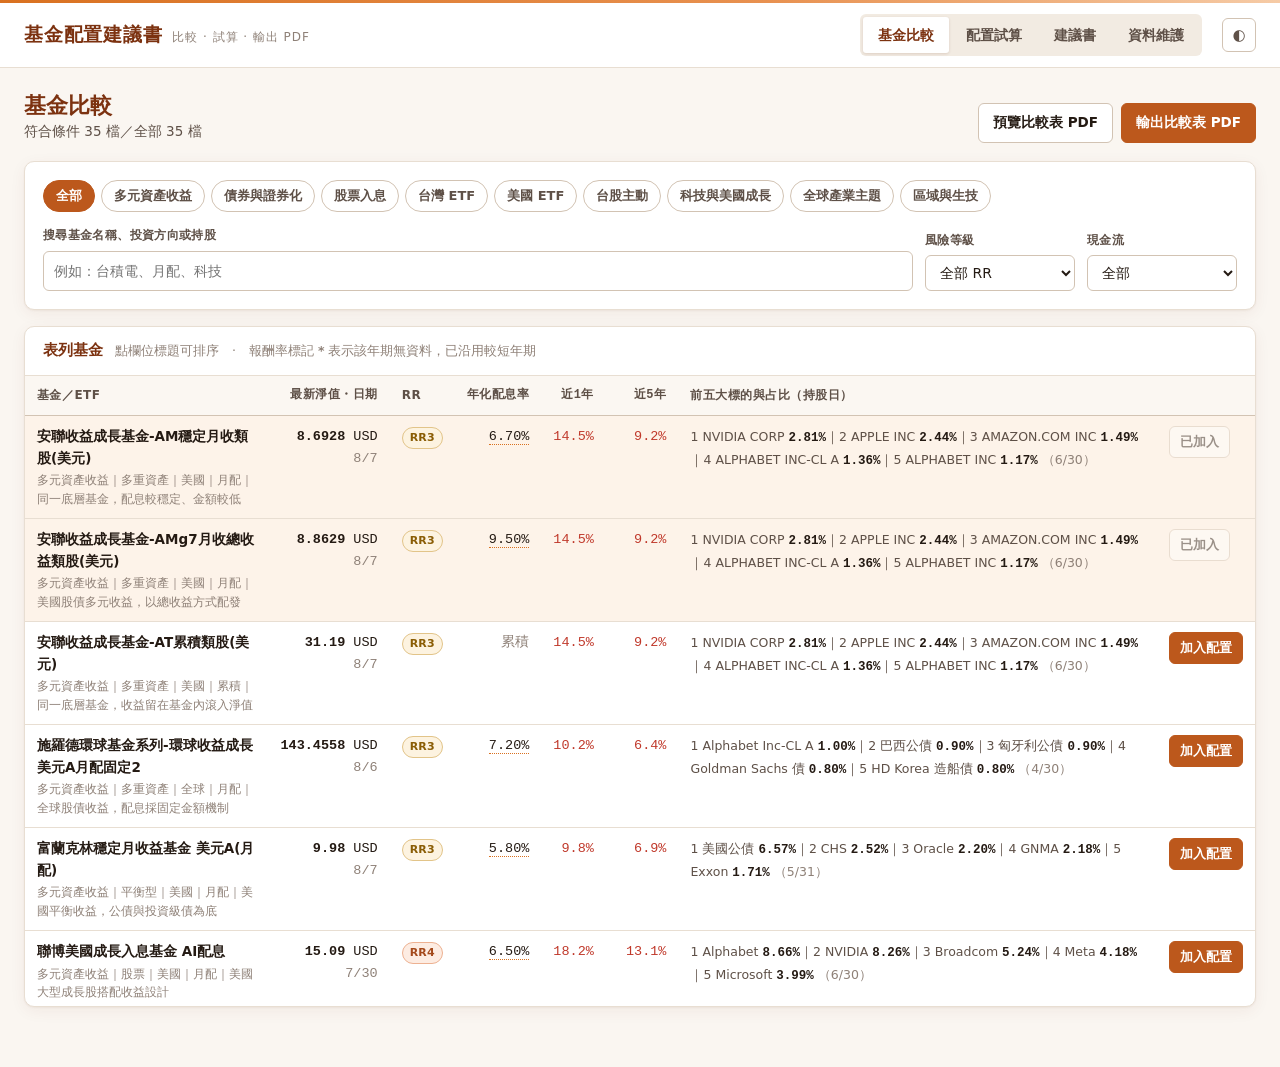
==== commit 4d571896: "Rebuild the report around its own layout in a warm-orange system The first version deliberately mirr" ====
--- a/fund-report/index.html
+++ b/fund-report/index.html
@@ -3,7 +3,7 @@
 <head>
 <meta charset="utf-8">
 <meta name="viewport" content="width=device-width, initial-scale=1">
-<title>基金配置建議書產生器</title>
+<title>基金配置建議書</title>
 <meta name="description" content="比較表列基金的淨值、風險等級與前五大持股，配置後輸出配息與本金成長預估的 A4 建議書 PDF。">
 <link rel="stylesheet" href="assets/app.css">
 <link rel="stylesheet" href="assets/print.css">
@@ -211,6 +211,17 @@
       </div>
     </div>
 
+    <div class="card" style="margin-bottom:16px">
+      <div class="card__head"><h3>自動更新狀態</h3></div>
+      <div class="card__body" style="display:flex;flex-direction:column;gap:10px">
+        <p class="nav-status" id="navStatus"></p>
+        <p class="muted" style="font-size:12.5px;line-height:1.7">
+          掛牌 ETF（0050、006208、0056、00981A、QQQ、SPY、IVV）的收盤價由 GitHub Actions
+          每個交易日自動抓取。境外基金沒有可穩定存取的公開來源，仍須用下方的「貼上更新」維護。
+        </p>
+      </div>
+    </div>
+
     <div class="notice" style="margin-bottom:16px">
       <span class="notice__mark">！</span>
       <span>
--- a/fund-report/assets/app.css
+++ b/fund-report/assets/app.css
@@ -1,40 +1,50 @@
 /* =============================================================================
    基金配置建議書產生器 — 介面樣式
-   色彩全部走 token；深色值同時定義在 media query 與 [data-theme] 兩處，
+   -----------------------------------------------------------------------------
+   主色為暖橘。中性色刻意帶褐調而非藍灰，讓整體是一套暖色系統，
+   而不是冷灰配一個橘色重點。
+   深色值同時定義在 media query 與 [data-theme] 兩處，
    讓「跟隨系統」與「手動切換」兩種狀態都能正確解析。
    ========================================================================== */
 
 :root {
   color-scheme: light;
 
-  /* 紙面與墨色（中性色帶一點青綠，避免純灰的無機感） */
-  --paper:        #F1F2EF;
+  /* 暖橘主色階 */
+  --brand-900: #5E2409;
+  --brand-800: #7C3210;
+  --brand-700: #9B4416;
+  --brand-600: #BC581C;
+  --brand-500: #D97120;   /* 主色錨點 */
+  --brand-400: #E89150;
+  --brand-200: #F6CBA6;
+  --brand-100: #FBE4D0;
+  --brand-050: #FDF3E9;
+
+  /* 對比用的深青，只在需要與橘色分離時出現，用量極少 */
+  --teal-700: #185E5A;
+  --teal-500: #23837D;
+
+  /* 暖中性色 */
+  --paper:        #FAF6F1;
   --surface:      #FFFFFF;
-  --surface-2:    #F8F9F6;
-  --surface-3:    #EEF0EC;
-  --ink:          #14191E;
-  --ink-2:        #4C555D;
-  --ink-3:        #7C858C;
-  --rule:         #DEE0DC;
-  --rule-strong:  #C4C8C3;
-
-  /* 主色：藏青。次要重音：黃銅（只用於節次編號與關鍵數字底線） */
-  --navy:         #1C4470;
-  --navy-deep:    #0E2338;
-  --navy-soft:    #E7EDF4;
-  --navy-line:    #B9CBDE;
-  --brass:        #A87D2B;
-  --brass-soft:   #F4EEDF;
-
-  /* 台股慣例：紅漲綠跌。僅用於報酬率與漲跌，不當作系列色 */
-  --up:           #C02B2B;
+  --surface-2:    #FBF7F2;
+  --surface-3:    #F2EBE2;
+  --ink:          #241A13;
+  --ink-2:        #5E5047;
+  --ink-3:        #8E8077;
+  --rule:         #E8DED2;
+  --rule-strong:  #D2C3B3;
+
+  /* 台股慣例：紅漲綠跌。僅用於報酬率，不當作系列色 */
+  --up:           #C0392B;
   --down:         #12764C;
 
-  /* 圖表系列色（已通過色盲分離度與亮度帶檢驗，固定順序不可循環） */
-  --series-1: #2a78d6;  --series-2: #eb6834;  --series-3: #1baf7a;  --series-4: #eda100;
+  /* 圖表系列色（已通過色盲分離度與亮度帶檢驗，橘色領銜，順序固定不可循環） */
+  --series-1: #eb6834;  --series-2: #2a78d6;  --series-3: #1baf7a;  --series-4: #eda100;
   --series-5: #e87ba4;  --series-6: #008300;  --series-7: #4a3aa7;  --series-8: #e34948;
-  --grid:     #E4E6E2;
-  --axis:     #C4C8C3;
+  --grid:     #EFE7DC;
+  --axis:     #D2C3B3;
 
   /* 圖表引擎讀取的角色色（.sheet 內會被紙張色票覆寫） */
   --c-surface: var(--surface);
@@ -50,38 +60,42 @@
               PMingLiU, Georgia, serif;
   --font-num: ui-monospace, "SF Mono", "JetBrains Mono", Menlo, Consolas, monospace;
 
-  --r-sm: 3px;  --r-md: 5px;  --r-lg: 8px;
-  --shadow: 0 1px 2px rgba(14, 35, 56, .05), 0 4px 14px rgba(14, 35, 56, .05);
+  --r-sm: 3px;  --r-md: 6px;  --r-lg: 10px;
+  --shadow: 0 1px 2px rgba(94, 36, 9, .05), 0 4px 16px rgba(94, 36, 9, .06);
 }
 
 @media (prefers-color-scheme: dark) {
   :root:not([data-theme="light"]) {
     color-scheme: dark;
-    --paper: #0F1417;  --surface: #161C21;  --surface-2: #1B2228;  --surface-3: #212a31;
-    --ink: #E9ECEA;    --ink-2: #A9B2B8;    --ink-3: #7E888F;
-    --rule: #2A333A;   --rule-strong: #3A444B;
-    --navy: #7FA8D6;   --navy-deep: #CBDCEE; --navy-soft: #1C2A38; --navy-line: #33475C;
-    --brass: #D6AC5C;  --brass-soft: #2A2418;
+    --brand-900: #FBE4D0; --brand-800: #F6CBA6; --brand-700: #E89150;
+    --brand-600: #E17F35; --brand-500: #D97120; --brand-400: #B7551A;
+    --brand-200: #5E2409; --brand-100: #40200D; --brand-050: #2A1710;
+    --teal-700: #6FC4BD; --teal-500: #3FA49D;
+    --paper: #14100D;  --surface: #1E1813;  --surface-2: #241D17;  --surface-3: #2E251D;
+    --ink: #F0E9E1;    --ink-2: #B8A99C;    --ink-3: #8E8077;
+    --rule: #362C23;   --rule-strong: #4A3B2E;
     --up: #E2635F;     --down: #3FA97A;
-    --series-1: #3987e5; --series-2: #d95926; --series-3: #199e70; --series-4: #c98500;
+    --series-1: #d95926; --series-2: #3987e5; --series-3: #199e70; --series-4: #c98500;
     --series-5: #d55181; --series-6: #008300; --series-7: #9085e9; --series-8: #e66767;
-    --grid: #242D34;   --axis: #3A444B;
-    --shadow: 0 1px 2px rgba(0,0,0,.3), 0 4px 14px rgba(0,0,0,.25);
+    --grid: #2A211A;   --axis: #4A3B2E;
+    --shadow: 0 1px 2px rgba(0,0,0,.35), 0 4px 16px rgba(0,0,0,.28);
   }
 }
 
 :root[data-theme="dark"] {
   color-scheme: dark;
-  --paper: #0F1417;  --surface: #161C21;  --surface-2: #1B2228;  --surface-3: #212a31;
-  --ink: #E9ECEA;    --ink-2: #A9B2B8;    --ink-3: #7E888F;
-  --rule: #2A333A;   --rule-strong: #3A444B;
-  --navy: #7FA8D6;   --navy-deep: #CBDCEE; --navy-soft: #1C2A38; --navy-line: #33475C;
-  --brass: #D6AC5C;  --brass-soft: #2A2418;
+  --brand-900: #FBE4D0; --brand-800: #F6CBA6; --brand-700: #E89150;
+  --brand-600: #E17F35; --brand-500: #D97120; --brand-400: #B7551A;
+  --brand-200: #5E2409; --brand-100: #40200D; --brand-050: #2A1710;
+  --teal-700: #6FC4BD; --teal-500: #3FA49D;
+  --paper: #14100D;  --surface: #1E1813;  --surface-2: #241D17;  --surface-3: #2E251D;
+  --ink: #F0E9E1;    --ink-2: #B8A99C;    --ink-3: #8E8077;
+  --rule: #362C23;   --rule-strong: #4A3B2E;
   --up: #E2635F;     --down: #3FA97A;
-  --series-1: #3987e5; --series-2: #d95926; --series-3: #199e70; --series-4: #c98500;
+  --series-1: #d95926; --series-2: #3987e5; --series-3: #199e70; --series-4: #c98500;
   --series-5: #d55181; --series-6: #008300; --series-7: #9085e9; --series-8: #e66767;
-  --grid: #242D34;   --axis: #3A444B;
-  --shadow: 0 1px 2px rgba(0,0,0,.3), 0 4px 14px rgba(0,0,0,.25);
+  --grid: #2A211A;   --axis: #4A3B2E;
+  --shadow: 0 1px 2px rgba(0,0,0,.35), 0 4px 16px rgba(0,0,0,.28);
 }
 
 * { box-sizing: border-box; }
@@ -99,10 +113,10 @@
 h1, h2, h3, h4 { margin: 0; text-wrap: balance; font-weight: 700; line-height: 1.3; }
 p { margin: 0; }
 button, input, select, textarea { font: inherit; color: inherit; }
-a { color: var(--navy); }
+a { color: var(--brand-700); }
 
 :where(a, button, input, select, textarea, [tabindex]):focus-visible {
-  outline: 2px solid var(--navy);
+  outline: 2px solid var(--brand-500);
   outline-offset: 2px;
   border-radius: var(--r-sm);
 }
@@ -118,16 +132,20 @@
   background: var(--surface);
   border-bottom: 1px solid var(--rule);
 }
+.topbar::before {
+  content: ""; display: block; height: 3px;
+  background: linear-gradient(90deg, var(--brand-500), var(--brand-400) 60%, var(--brand-200));
+}
 
 .topbar__inner {
-  max-width: 1280px; margin: 0 auto; padding: 12px 24px;
+  max-width: 1280px; margin: 0 auto; padding: 11px 24px;
   display: flex; align-items: center; gap: 20px; flex-wrap: wrap;
 }
 
 .brand { display: flex; align-items: baseline; gap: 10px; margin-right: auto; }
 .brand__mark {
   font-family: var(--font-doc); font-size: 19px; font-weight: 700;
-  color: var(--navy-deep); letter-spacing: .04em;
+  color: var(--brand-800); letter-spacing: .04em;
 }
 .brand__sub { font-size: 12px; color: var(--ink-3); letter-spacing: .08em; }
 
@@ -139,14 +157,14 @@
   transition: background .15s, color .15s;
 }
 .tab:hover { color: var(--ink); }
-.tab[aria-selected="true"] { background: var(--surface); color: var(--navy-deep); box-shadow: 0 1px 2px rgba(14,35,56,.12); }
+.tab[aria-selected="true"] { background: var(--surface); color: var(--brand-800); box-shadow: 0 1px 3px rgba(94,36,9,.14); }
 
 .icon-btn {
-  appearance: none; background: var(--surface); border: 1px solid var(--rule);
+  appearance: none; background: var(--surface); border: 1px solid var(--rule-strong);
   color: var(--ink-2); width: 34px; height: 34px; border-radius: var(--r-md);
   cursor: pointer; display: grid; place-items: center; font-size: 15px;
 }
-.icon-btn:hover { border-color: var(--rule-strong); color: var(--ink); }
+.icon-btn:hover { border-color: var(--brand-400); color: var(--brand-700); }
 
 /* -------------------------------------------------------------- 版面 ----- */
 
@@ -154,7 +172,7 @@
 .panel[hidden] { display: none; }
 
 .page-head { display: flex; align-items: flex-end; gap: 16px; flex-wrap: wrap; margin-bottom: 18px; }
-.page-head h2 { font-family: var(--font-doc); font-size: 22px; color: var(--navy-deep); }
+.page-head h2 { font-family: var(--font-doc); font-size: 22px; color: var(--brand-800); }
 .page-head p { color: var(--ink-2); font-size: 13.5px; }
 .page-head__actions { margin-left: auto; display: flex; gap: 8px; flex-wrap: wrap; }
 
@@ -166,7 +184,7 @@
   padding: 14px 18px; border-bottom: 1px solid var(--rule);
   display: flex; align-items: center; gap: 12px; flex-wrap: wrap;
 }
-.card__head h3 { font-size: 15px; color: var(--navy-deep); }
+.card__head h3 { font-size: 15px; color: var(--brand-800); }
 .card__head .hint { font-size: 12.5px; color: var(--ink-3); }
 .card__body { padding: 18px; }
 
@@ -179,13 +197,12 @@
   display: inline-flex; align-items: center; gap: 7px; white-space: nowrap;
   transition: background .15s, border-color .15s;
 }
-.btn:hover { background: var(--surface-2); border-color: var(--ink-3); }
-.btn--primary { background: var(--navy); border-color: var(--navy); color: #fff; }
-.btn--primary:hover { background: var(--navy-deep); border-color: var(--navy-deep); }
-:root[data-theme="dark"] .btn--primary,
-:root:not([data-theme="light"]) .btn--primary { color: #0F1417; }
-@media (prefers-color-scheme: light) {
-  :root:not([data-theme="dark"]) .btn--primary { color: #fff; }
+.btn:hover { background: var(--surface-2); border-color: var(--brand-400); }
+.btn--primary { background: var(--brand-600); border-color: var(--brand-600); color: #fff; }
+.btn--primary:hover { background: var(--brand-700); border-color: var(--brand-700); }
+:root[data-theme="dark"] .btn--primary { background: var(--brand-500); border-color: var(--brand-500); color: #1A1109; }
+@media (prefers-color-scheme: dark) {
+  :root:not([data-theme="light"]) .btn--primary { background: var(--brand-500); border-color: var(--brand-500); color: #1A1109; }
 }
 .btn--ghost { background: transparent; border-color: transparent; color: var(--ink-2); padding: 6px 10px; }
 .btn--ghost:hover { background: var(--surface-3); color: var(--ink); }
@@ -199,7 +216,7 @@
   border-radius: var(--r-md); padding: 8px 10px; width: 100%;
   font-size: 14px; color: var(--ink);
 }
-.input:focus, .select:focus { border-color: var(--navy); outline: none; box-shadow: 0 0 0 3px var(--navy-soft); }
+.input:focus, .select:focus { border-color: var(--brand-500); outline: none; box-shadow: 0 0 0 3px var(--brand-100); }
 .input--num { font-family: var(--font-num); text-align: right; font-variant-numeric: tabular-nums; }
 
 .chips { display: flex; gap: 6px; flex-wrap: wrap; }
@@ -208,11 +225,11 @@
   border: 1px solid var(--rule-strong); background: var(--surface); color: var(--ink-2);
   padding: 5px 12px; border-radius: 999px; transition: .15s;
 }
-.chip:hover { border-color: var(--ink-3); color: var(--ink); }
-.chip[aria-pressed="true"] { background: var(--navy); border-color: var(--navy); color: #fff; }
-:root[data-theme="dark"] .chip[aria-pressed="true"] { color: #0F1417; }
+.chip:hover { border-color: var(--brand-400); color: var(--brand-700); }
+.chip[aria-pressed="true"] { background: var(--brand-600); border-color: var(--brand-600); color: #fff; }
+:root[data-theme="dark"] .chip[aria-pressed="true"] { background: var(--brand-500); border-color: var(--brand-500); color: #1A1109; }
 @media (prefers-color-scheme: dark) {
-  :root:not([data-theme="light"]) .chip[aria-pressed="true"] { color: #0F1417; }
+  :root:not([data-theme="light"]) .chip[aria-pressed="true"] { background: var(--brand-500); border-color: var(--brand-500); color: #1A1109; }
 }
 
 .toolbar { display: flex; gap: 12px; align-items: flex-end; flex-wrap: wrap; }
@@ -233,9 +250,9 @@
   border-bottom: 1px solid var(--rule-strong);
 }
 table.data thead th.sortable { cursor: pointer; user-select: none; }
-table.data thead th.sortable:hover { color: var(--ink); }
+table.data thead th.sortable:hover { color: var(--brand-700); }
 table.data tbody tr:hover { background: var(--surface-2); }
-table.data tbody tr.is-picked { background: var(--navy-soft); }
+table.data tbody tr.is-picked { background: var(--brand-050); }
 table.data td.num, table.data th.num {
   text-align: right; font-family: var(--font-num);
   font-variant-numeric: tabular-nums; white-space: nowrap;
@@ -264,6 +281,14 @@
   :root:not([data-theme="light"]) .pill--rr5 { color:#e2635f; border-color:#4d2523; background:#251312; }
 }
 
+/* 自動更新來源標記 */
+.src-tag {
+  display: inline-block; margin-top: 3px; padding: 0 5px;
+  font-size: 10.5px; font-weight: 700; border-radius: 2px;
+  background: var(--brand-100); color: var(--brand-800); border: 1px solid var(--brand-200);
+  letter-spacing: .02em;
+}
+
 .holdings-inline { font-size: 12.5px; color: var(--ink-2); line-height: 1.7; }
 .holdings-inline b { font-family: var(--font-num); font-weight: 600; color: var(--ink); }
 .holdings-inline .as-of { color: var(--ink-3); }
@@ -272,7 +297,7 @@
 .val-down { color: var(--down); }
 .muted { color: var(--ink-3); }
 .nowrap { white-space: nowrap; }
-.assumed { border-bottom: 1px dotted var(--brass); cursor: help; }
+.assumed { border-bottom: 1px dotted var(--brand-500); cursor: help; }
 
 /* ------------------------------------------------------------ 配置試算 --- */
 
@@ -303,10 +328,9 @@
   border-top: 2px solid var(--rule-strong); margin-top: 6px; font-weight: 700;
 }
 .total-bar .num { font-family: var(--font-num); font-variant-numeric: tabular-nums; margin-left: auto; }
-.total-bar.is-off { color: var(--up); }
+.total-bar.is-off { color: var(--brand-700); }
 
 /* KPI */
-/* 欄寬必須容得下 NT$ 24,242,954 這種長度，否則數字會被裁掉 */
 .kpi-grid { display: grid; grid-template-columns: repeat(auto-fit, minmax(200px, 1fr)); gap: 12px; }
 .kpi {
   background: var(--surface); border: 1px solid var(--rule); border-radius: var(--r-md);
@@ -314,12 +338,12 @@
 }
 .kpi__label { font-size: 12px; color: var(--ink-2); font-weight: 600; letter-spacing: .03em; }
 .kpi__value {
-  font-size: clamp(17px, 1.7vw, 21px); font-weight: 700; color: var(--navy-deep); margin-top: 4px;
+  font-size: clamp(17px, 1.7vw, 21px); font-weight: 700; color: var(--brand-800); margin-top: 4px;
   letter-spacing: -.02em; white-space: nowrap;
 }
 .kpi__value small { font-size: 12px; font-weight: 600; color: var(--ink-3); margin-right: 3px; }
 .kpi__foot { font-size: 11.5px; color: var(--ink-3); margin-top: 3px; }
-.kpi--accent { border-left: 3px solid var(--brass); }
+.kpi--accent { border-left: 3px solid var(--brand-500); background: var(--brand-050); }
 
 /* 圖表 */
 .chart-stack { display: flex; flex-direction: column; gap: 16px; }
@@ -342,21 +366,44 @@
   max-width: 260px; transition: opacity .1s;
 }
 .chart-tip b { font-family: var(--font-num); font-variant-numeric: tabular-nums; }
-.chart-tip .tip-title { font-weight: 700; margin-bottom: 3px; color: var(--navy-deep); }
+.chart-tip .tip-title { font-weight: 700; margin-bottom: 3px; color: var(--brand-800); }
+
+/* 分散度水平長條（取代甜甜圈，同樣資訊、更省空間也更好讀） */
+.spread-row { margin-bottom: 14px; }
+.spread-row:last-child { margin-bottom: 0; }
+.spread-row__label { font-size: 12px; font-weight: 700; color: var(--ink-2); margin-bottom: 5px; }
+.spread-bar {
+  display: flex; height: 22px; border-radius: 3px; overflow: hidden;
+  background: var(--surface-3); gap: 2px;
+}
+.spread-seg {
+  display: grid; place-items: center; min-width: 0;
+  font-size: 11px; font-weight: 700; color: #fff;
+  font-variant-numeric: tabular-nums; overflow: hidden; white-space: nowrap;
+  text-shadow: 0 0 3px rgba(0, 0, 0, .3);
+}
 
 /* ------------------------------------------------------------- 提示條 ---- */
 
 .notice {
   display: flex; gap: 10px; align-items: flex-start;
-  background: var(--brass-soft); border: 1px solid var(--brass);
+  background: var(--brand-050); border: 1px solid var(--brand-200);
   border-radius: var(--r-md); padding: 11px 14px; font-size: 13px; color: var(--ink);
   line-height: 1.6;
 }
-.notice__mark { color: var(--brass); font-weight: 700; flex: none; }
-.notice--info { background: var(--navy-soft); border-color: var(--navy-line); }
-.notice--info .notice__mark { color: var(--navy); }
+.notice__mark { color: var(--brand-600); font-weight: 700; flex: none; }
+.notice--info { background: var(--surface-2); border-color: var(--rule-strong); }
+.notice--info .notice__mark { color: var(--teal-500); }
 
 .status-line { font-size: 12.5px; color: var(--ink-2); min-height: 20px; }
+
+/* 淨值更新狀態列 */
+.nav-status {
+  display: flex; align-items: center; gap: 8px; flex-wrap: wrap;
+  font-size: 12.5px; color: var(--ink-2);
+}
+.nav-status .dot { width: 7px; height: 7px; border-radius: 50%; background: var(--brand-500); flex: none; }
+.nav-status .dot--idle { background: var(--ink-3); }
 
 /* ------------------------------------------------------------ 資料維護 --- */
 
--- a/fund-report/assets/print.css
+++ b/fund-report/assets/print.css
@@ -1,48 +1,56 @@
 /* =============================================================================
-   A4 文件樣式 — 建議書與比較表
+   A4 文件樣式 — 建議書、比較表、長期持有叮嚀
    .sheet 模擬紙張，因此固定使用淺色調（不隨深色模式反轉），
    螢幕預覽與列印輸出共用同一份規則，所見即所得。
    ========================================================================== */
 
 .sheet {
   /* 紙張自帶一組固定色票，與介面 token 脫鉤 */
-  --p-ink:      #14181C;
-  --p-ink-2:    #4A5058;
-  --p-ink-3:    #7A828A;
-  --p-rule:     #D9DCD8;
-  --p-rule-2:   #B9BDB8;
-  --p-navy:     #1C4470;
-  --p-navy-deep:#0E2338;
-  --p-navy-soft:#EDF2F8;
-  --p-brass:    #A87D2B;
+  --p-ink:      #241A13;
+  --p-ink-2:    #5A4C43;
+  --p-ink-3:    #8B7D73;
+  --p-rule:     #E5DACD;
+  --p-rule-2:   #CDBCA9;
+  --p-brand:    #C25A1A;
+  --p-brand-dk: #8A3A0F;
+  --p-brand-lt: #E89150;
+  --p-tint:     #FDF3E9;
+  --p-tint-2:   #F8E7D5;
+  --p-teal:     #1B6A65;
   --p-surface:  #FFFFFF;
-  --p-surface-2:#F7F8F5;
-  --p-up:       #C02B2B;
+  --p-surface-2:#FBF7F2;
+  --p-up:       #C0392B;
   --p-down:     #12764C;
 
   /* 紙張永遠是白的：圖表角色色與系列色在此固定為淺色版本，
      不隨介面深色模式反轉，否則列印會拿到深色系列色。 */
   --c-surface: #FFFFFF;
-  --c-grid:    #E7E9E5;
-  --c-axis:    #B9BDB8;
-  --c-ink:     #14181C;
-  --c-ink-2:   #4A5058;
-  --c-ink-3:   #7A828A;
-  --series-1: #2a78d6;  --series-2: #eb6834;  --series-3: #1baf7a;  --series-4: #eda100;
+  --c-grid:    #EFE7DC;
+  --c-axis:    #CDBCA9;
+  --c-ink:     #241A13;
+  --c-ink-2:   #5A4C43;
+  --c-ink-3:   #8B7D73;
+  --series-1: #eb6834;  --series-2: #2a78d6;  --series-3: #1baf7a;  --series-4: #eda100;
   --series-5: #e87ba4;  --series-6: #008300;  --series-7: #4a3aa7;  --series-8: #e34948;
 
   width: 210mm;
   min-height: 297mm;
-  padding: 13mm 15mm 11mm;
+  padding: 12mm 14mm 10mm;
   background: var(--p-surface);
   color: var(--p-ink);
   font-family: var(--font-ui);
   font-size: 9.5pt;
   line-height: 1.55;
-  box-shadow: 0 2px 10px rgba(14, 35, 56, .16);
+  box-shadow: 0 2px 12px rgba(94, 36, 9, .15);
   display: flex;
   flex-direction: column;
   position: relative;
+}
+
+.sheet::before {
+  content: "";
+  position: absolute; inset: 0 0 auto 0; height: 4.5mm;
+  background: linear-gradient(90deg, var(--p-brand-dk), var(--p-brand) 45%, var(--p-brand-lt));
 }
 
 .sheet__body {
@@ -52,86 +60,101 @@
   min-height: 0;
 }
 
-.sheet::before {
-  content: "";
-  position: absolute; inset: 0 0 auto 0; height: 4mm;
-  background: var(--p-navy);
-}
-
-/* ------------------------------------------------------------- 文件頁首 -- */
-
-.doc-header { border-bottom: 1.5px solid var(--p-ink); padding-bottom: 6px; margin-bottom: 3.2mm; }
-.doc-header__name {
-  font-family: var(--font-doc); font-size: 21pt; font-weight: 700;
-  color: var(--p-navy-deep); letter-spacing: .04em; line-height: 1.15;
-}
-.doc-header__row { display: flex; align-items: flex-end; gap: 16px; margin-top: 6px; }
-.doc-header__meta { font-size: 9pt; color: var(--p-ink-2); }
-.doc-header__meta b { color: var(--p-ink); font-weight: 700; }
-.doc-header__meta .sep { color: var(--p-rule-2); margin: 0 8px; }
-.doc-header__dates {
-  margin-left: auto; text-align: right; font-size: 8pt; color: var(--p-ink-3);
-  font-variant-numeric: tabular-nums; white-space: nowrap; line-height: 1.5;
-}
-
-/* ------------------------------------------------------------- 節次標題 -- */
-
-.doc-h {
-  display: flex; align-items: baseline; gap: 8px;
-  font-family: var(--font-doc); font-size: 12.5pt; color: var(--p-navy-deep);
-  margin: 0 0 2.5mm;
-}
-.doc-h__n {
-  font-family: var(--font-num); font-size: 10pt; font-weight: 700;
-  color: var(--p-brass); letter-spacing: .02em;
-}
-.doc-h__note { margin-left: auto; font-family: var(--font-ui); font-size: 8pt; color: var(--p-ink-3); font-weight: 400; }
-
-.doc-block { margin-bottom: 3.6mm; }
-.doc-block--tight { margin-bottom: 3.5mm; }
-
-/* ------------------------------------------------------- 總覽與成效卡 ---- */
-
-.ov-grid { display: grid; grid-template-columns: 1.15fr 2.4fr; gap: 4mm; align-items: stretch; }
-.ov-stats { display: grid; grid-template-columns: repeat(3, 1fr); gap: 3mm; }
-
-.pcard {
-  border: 1px solid var(--p-rule); border-radius: 3px;
-  padding: 2.6mm 3.2mm; background: var(--p-surface-2);
+/* ============================================================ 報頭 ======= */
+
+.mast {
+  display: grid;
+  grid-template-columns: 1fr 78mm;
+  gap: 5mm;
+  align-items: stretch;
+  margin-bottom: 5mm;
+}
+
+.mast__id { display: flex; flex-direction: column; justify-content: center; }
+.mast__eyebrow {
+  font-size: 7.5pt; color: var(--p-brand); font-weight: 700;
+  letter-spacing: .22em; text-transform: uppercase; margin-bottom: 1.5mm;
+}
+.mast__name {
+  font-family: var(--font-doc); font-size: 25pt; font-weight: 700;
+  color: var(--p-ink); letter-spacing: .04em; line-height: 1.1;
+}
+.mast__rule { height: 1.2mm; width: 22mm; background: var(--p-brand); margin: 2.4mm 0; }
+.mast__meta { font-size: 8.5pt; color: var(--p-ink-2); line-height: 1.7; }
+.mast__meta b { color: var(--p-ink); }
+.mast__meta .sep { color: var(--p-rule-2); margin: 0 6px; }
+
+/* 主角數字：客戶第一眼要看到的是「每個月領多少」 */
+.hero {
+  background: var(--p-tint);
+  border: 1px solid var(--p-tint-2);
+  border-left: 1.6mm solid var(--p-brand);
+  border-radius: 2px;
+  padding: 3.4mm 4mm;
   display: flex; flex-direction: column; justify-content: center;
 }
-.pcard__label { font-size: 7.5pt; color: var(--p-ink-3); font-weight: 700; letter-spacing: .06em; }
-.pcard__plan { font-family: var(--font-doc); font-size: 14pt; color: var(--p-navy-deep); font-weight: 700; margin: 1mm 0 2mm; }
-.pcard__amt { font-size: 13pt; font-weight: 700; color: var(--p-ink); font-variant-numeric: tabular-nums; }
-.pcard__amt small { font-size: 8pt; color: var(--p-ink-3); margin-right: 2px; }
-
-.pstat { text-align: center; border: 1px solid var(--p-rule); border-radius: 3px; padding: 2.4mm 2mm; background: var(--p-surface); }
-.pstat__label { font-size: 8pt; color: var(--p-ink-2); font-weight: 700; }
-.pstat__value {
-  font-size: 13.5pt; font-weight: 700; color: var(--p-navy); margin-top: 1.2mm;
-  font-variant-numeric: tabular-nums; letter-spacing: -.01em;
-}
-.pstat__value small { font-size: 8.5pt; color: var(--p-ink-3); margin-right: 2px; font-weight: 600; }
-.pstat__foot { font-size: 7pt; color: var(--p-ink-3); margin-top: .8mm; }
-.pstat--key { border-color: var(--p-brass); border-top: 2px solid var(--p-brass); }
-.pstat--key .pstat__value { color: var(--p-navy-deep); }
-
-/* ---------------------------------------------------------- 文件用表格 --- */
+.hero__label { font-size: 8pt; color: var(--p-brand-dk); font-weight: 700; letter-spacing: .1em; }
+.hero__value {
+  font-size: 25pt; font-weight: 700; color: var(--p-brand-dk);
+  line-height: 1.1; letter-spacing: -.02em; font-variant-numeric: tabular-nums;
+  margin: .6mm 0;
+}
+.hero__value small { font-size: 11pt; font-weight: 600; color: var(--p-brand); margin-right: 2px; }
+.hero__foot { font-size: 7.5pt; color: var(--p-ink-2); }
+
+.hero__split {
+  display: grid; grid-template-columns: 1fr 1fr; gap: 3mm;
+  margin-top: 2.6mm; padding-top: 2.4mm; border-top: 1px dashed var(--p-rule-2);
+}
+.hero__cell .k { font-size: 7pt; color: var(--p-ink-2); font-weight: 700; }
+.hero__cell .v {
+  font-size: 12pt; font-weight: 700; color: var(--p-ink);
+  font-variant-numeric: tabular-nums; letter-spacing: -.01em; line-height: 1.25;
+}
+.hero__cell .v small { font-size: 7.5pt; color: var(--p-ink-3); margin-right: 1px; }
+.hero__cell .s { font-size: 6.8pt; color: var(--p-ink-3); }
+
+/* ============================================================ 區塊 ======= */
+
+.sec { margin-bottom: 4.5mm; }
+.sec__head {
+  display: flex; align-items: baseline; gap: 3mm;
+  border-bottom: 1.2px solid var(--p-brand);
+  padding-bottom: 1.4mm; margin-bottom: 2.6mm;
+}
+.sec__title {
+  font-family: var(--font-doc); font-size: 12pt; font-weight: 700;
+  color: var(--p-brand-dk); letter-spacing: .03em;
+}
+.sec__note { margin-left: auto; font-size: 7.5pt; color: var(--p-ink-3); }
+
+/* -------------------------------------------------- 配置組成橫條 -------- */
+
+.compo { display: flex; height: 8mm; border-radius: 2px; overflow: hidden; gap: 1.5px; margin-bottom: 2.4mm; }
+.compo__seg {
+  display: grid; place-items: center; min-width: 0; overflow: hidden;
+  color: #fff; font-size: 7.5pt; font-weight: 700; white-space: nowrap;
+  font-variant-numeric: tabular-nums;
+  text-shadow: 0 0 2px rgba(0, 0, 0, .35);
+}
+
+/* ---------------------------------------------------------- 文件表格 ---- */
 
 table.ptable { width: 100%; border-collapse: collapse; font-size: 8.4pt; }
 table.ptable th {
-  background: var(--p-surface-2); color: var(--p-ink-2);
+  background: var(--p-tint); color: var(--p-brand-dk);
   font-size: 7.5pt; font-weight: 700; letter-spacing: .04em;
-  text-align: left; padding: 1.5mm 2.2mm; border-bottom: 1.2px solid var(--p-rule-2);
-  border-top: 1.2px solid var(--p-rule-2);
+  text-align: left; padding: 1.5mm 2.2mm;
+  border-bottom: 1px solid var(--p-tint-2);
 }
 table.ptable td { padding: 1.5mm 2.2mm; border-bottom: 1px solid var(--p-rule); vertical-align: middle; }
-table.ptable tbody tr:last-child td { border-bottom: 1.2px solid var(--p-rule-2); }
 table.ptable .num { text-align: right; font-variant-numeric: tabular-nums; white-space: nowrap; }
 table.ptable .name { font-weight: 700; }
 table.ptable tfoot td {
-  font-weight: 700; padding: 1.5mm 2.2mm; border-bottom: 0;
-  background: var(--p-navy-soft);
+  font-weight: 700; padding: 1.7mm 2.2mm; border-bottom: 0;
+  border-top: 1.2px solid var(--p-brand);
+  background: var(--p-tint);
+  color: var(--p-brand-dk);
 }
 .ptag {
   display: inline-block; padding: .3mm 1.6mm; border-radius: 2px; font-size: 7.5pt;
@@ -140,36 +163,90 @@
 }
 .pswatch { display: inline-block; width: 2.6mm; height: 2.6mm; border-radius: 1px; margin-right: 1.6mm; vertical-align: baseline; }
 
-/* --------------------------------------------------------------- 圖表 ---- */
-
-.pchart-grid { display: grid; gap: 3mm; }
-.pchart-grid--2 { grid-template-columns: 1fr 1fr; }
-.pchart-grid--3 { grid-template-columns: repeat(3, 1fr); }
-
-.pchart { border: 1px solid var(--p-rule); border-radius: 3px; padding: 2mm 2.4mm 2.2mm; background: var(--p-surface); }
-.pchart__title { font-size: 8.5pt; font-weight: 700; color: var(--p-ink); text-align: center; }
-.pchart__sub { font-size: 6.6pt; color: var(--p-ink-3); text-align: center; margin-bottom: 1mm; }
-.pchart .legend { font-size: 6.4pt; color: var(--p-ink-2); justify-content: center; gap: 2px 7px; margin-top: 1mm; }
+/* ------------------------------------------------------------- 圖表 ---- */
+
+.pchart { border: 1px solid var(--p-rule); border-radius: 2px; padding: 2mm 2.4mm 2.2mm; background: var(--p-surface); }
+.pchart__title { font-size: 8.5pt; font-weight: 700; color: var(--p-ink); }
+.pchart__sub { font-size: 6.8pt; color: var(--p-ink-3); margin-bottom: 1mm; }
+.pchart .legend { font-size: 6.8pt; color: var(--p-ink-2); gap: 2px 9px; margin-top: 1mm; }
 .pchart .legend__val { color: var(--p-ink-3); }
 
-/* ------------------------------------------------------------ 持倉附錄 --- */
+/* 年期數字條：把曲線上讀不精確的值補成可對照的表 */
+.milestones { display: grid; grid-template-columns: repeat(5, 1fr); gap: 1.5px; margin-top: 2.2mm; }
+.ms {
+  background: var(--p-surface-2); border-top: 1.2px solid var(--p-brand-lt);
+  padding: 1.6mm 1.5mm; text-align: center;
+}
+.ms__y { font-size: 7pt; color: var(--p-brand-dk); font-weight: 700; letter-spacing: .06em; }
+.ms__v { font-size: 8.6pt; font-weight: 700; font-variant-numeric: tabular-nums; letter-spacing: -.01em; }
+.ms__g { font-size: 6.6pt; color: var(--p-ink-3); font-variant-numeric: tabular-nums; }
+
+/* -------------------------------------------------------- 分散度長條 ---- */
+
+.pspread { display: grid; grid-template-columns: repeat(3, 1fr); gap: 4mm; }
+.psp__label { font-size: 7.5pt; font-weight: 700; color: var(--p-ink-2); margin-bottom: 1mm; }
+.psp__bar { display: flex; height: 6.5mm; border-radius: 2px; overflow: hidden; gap: 1.5px; }
+.psp__seg {
+  display: grid; place-items: center; min-width: 0; overflow: hidden;
+  color: #fff; font-size: 7pt; font-weight: 700; white-space: nowrap;
+  font-variant-numeric: tabular-nums; text-shadow: 0 0 2px rgba(0,0,0,.35);
+}
+.psp__keys { display: flex; flex-wrap: wrap; gap: 1mm 4mm; margin-top: 1.2mm; font-size: 7pt; color: var(--p-ink-2); }
+.psp__key { display: inline-flex; align-items: center; gap: 1.4mm; }
+.psp__dot { width: 2.2mm; height: 2.2mm; border-radius: 1px; flex: none; }
+
+/* ---------------------------------------------------------- 持倉附錄 ---- */
 
 .hold-grid { display: grid; grid-template-columns: 1fr 1fr; gap: 4mm; }
-.hold-card { border: 1px solid var(--p-rule); border-radius: 3px; overflow: hidden; break-inside: avoid; }
-.hold-card__head { background: var(--p-navy-deep); color: #fff; padding: 2.2mm 3mm; }
-.hold-card__head h4 { font-size: 9pt; line-height: 1.35; }
-.hold-card__head .sub { font-size: 7pt; opacity: .78; margin-top: .6mm; font-variant-numeric: tabular-nums; }
-.hold-card table { width: 100%; border-collapse: collapse; font-size: 8.5pt; }
-.hold-card th { background: var(--p-surface-2); color: var(--p-ink-3); font-size: 7.5pt; text-align: left; padding: 1.4mm 3mm; font-weight: 700; }
-.hold-card td { padding: 1.6mm 3mm; border-top: 1px solid var(--p-rule); }
-.hold-card td.num { text-align: right; font-variant-numeric: tabular-nums; font-weight: 700; color: var(--p-navy); }
-
-/* ------------------------------------------------------------ 風險警語 --- */
+.hold-card { border: 1px solid var(--p-rule); border-radius: 2px; overflow: hidden; break-inside: avoid; }
+.hold-card__head { background: var(--p-tint); border-bottom: 1.2px solid var(--p-brand); padding: 2mm 3mm; }
+.hold-card__head h4 { font-size: 8.6pt; line-height: 1.35; color: var(--p-brand-dk); }
+.hold-card__head .sub { font-size: 6.8pt; color: var(--p-ink-2); margin-top: .5mm; font-variant-numeric: tabular-nums; }
+.hold-card table { width: 100%; border-collapse: collapse; font-size: 8.2pt; }
+.hold-card th { background: var(--p-surface-2); color: var(--p-ink-3); font-size: 7pt; text-align: left; padding: 1.2mm 3mm; font-weight: 700; }
+.hold-card td { padding: 1.5mm 3mm; border-top: 1px solid var(--p-rule); }
+.hold-card td.num { text-align: right; font-variant-numeric: tabular-nums; font-weight: 700; color: var(--p-brand-dk); }
+
+/* ==================================================== 長期持有小叮嚀 ==== */
+
+.tips-lead {
+  background: var(--p-tint); border-left: 1.6mm solid var(--p-brand);
+  padding: 4.5mm 5mm; margin-bottom: 6mm; border-radius: 2px;
+}
+.tips-lead h3 {
+  font-family: var(--font-doc); font-size: 15.5pt; color: var(--p-brand-dk);
+  letter-spacing: .04em; margin-bottom: 1.2mm;
+}
+.tips-lead p { font-size: 9.2pt; color: var(--p-ink-2); line-height: 1.8; }
+
+.tips-grid { display: grid; grid-template-columns: 1fr 1fr; gap: 6.5mm 7mm; }
+.tip { display: grid; grid-template-columns: 9.5mm 1fr; gap: 1mm; break-inside: avoid; }
+.tip__n {
+  font-family: var(--font-num); font-size: 18pt; font-weight: 700;
+  color: var(--p-brand-lt); line-height: 1; letter-spacing: -.03em;
+}
+.tip__title { font-size: 10.5pt; font-weight: 700; color: var(--p-ink); margin-bottom: 1.4mm; line-height: 1.35; }
+.tip__body { font-size: 8.8pt; color: var(--p-ink-2); line-height: 1.8; }
+.tip__body b { color: var(--p-brand-dk); }
+
+.tips-close {
+  margin-top: auto; padding-top: 4mm; border-top: 1.2px solid var(--p-brand);
+  display: grid; grid-template-columns: 1fr 62mm; gap: 6mm; align-items: end;
+}
+.tips-close__note { font-size: 8.8pt; color: var(--p-ink-2); line-height: 1.8; }
+.tips-close__note b { color: var(--p-brand-dk); }
+.sign { font-size: 8.4pt; color: var(--p-ink-2); }
+.sign__row { display: flex; align-items: flex-end; gap: 2mm; margin-bottom: 3mm; }
+.sign__k { white-space: nowrap; font-weight: 700; }
+.sign__line { flex: 1; border-bottom: 1px solid var(--p-rule-2); height: 5mm; }
+.sign__val { flex: 1; border-bottom: 1px solid var(--p-rule-2); height: 5mm; font-weight: 700; color: var(--p-ink); }
+
+/* ---------------------------------------------------------- 風險警語 ---- */
 
 .disclaimer { margin-top: auto; padding-top: 2.6mm; border-top: 1px solid var(--p-rule); }
-.disclaimer h5 { font-size: 8pt; color: var(--p-ink); letter-spacing: .04em; margin-bottom: 1.2mm; }
+.disclaimer h5 { font-size: 7.5pt; color: var(--p-brand-dk); letter-spacing: .04em; margin-bottom: 1mm; }
 .disclaimer ol { margin: 0; padding-left: 4mm; font-size: 6.4pt; color: var(--p-ink-2); line-height: 1.45; }
-.disclaimer li { margin-bottom: .6mm; }
+.disclaimer li { margin-bottom: .5mm; }
 .disclaimer b { color: var(--p-ink); }
 
 .sheet__foot {
@@ -178,31 +255,35 @@
 }
 .sheet__foot .pageno { margin-left: auto; font-variant-numeric: tabular-nums; }
 
-/* ---------------------------------------------------------- 比較表版面 --- */
-
-.cmp-head { border-bottom: 1.5px solid var(--p-ink); padding-bottom: 5px; margin-bottom: 4mm;
-  display: flex; align-items: flex-end; gap: 12px; }
-.cmp-head__title { font-family: var(--font-doc); font-size: 16pt; color: var(--p-navy-deep); font-weight: 700; }
-.cmp-head__sub { font-size: 8.5pt; color: var(--p-ink-2); margin-top: 1mm; }
-.cmp-head__no { margin-left: auto; font-family: var(--font-num); font-size: 14pt; color: var(--p-brass); font-weight: 700; }
+/* ---------------------------------------------------------- 比較表 ------ */
+
+.cmp-head {
+  border-bottom: 1.2px solid var(--p-brand); padding-bottom: 1.6mm; margin-bottom: 3.4mm;
+  display: flex; align-items: flex-end; gap: 4mm;
+}
+.cmp-head__title { font-family: var(--font-doc); font-size: 15pt; color: var(--p-brand-dk); font-weight: 700; }
+.cmp-head__sub { font-size: 8pt; color: var(--p-ink-2); margin-top: .8mm; }
+.cmp-head__no { margin-left: auto; font-family: var(--font-num); font-size: 15pt; color: var(--p-brand-lt); font-weight: 700; }
 
 table.cmp { width: 100%; border-collapse: collapse; font-size: 8.5pt; table-layout: fixed; }
 table.cmp th {
-  background: var(--p-navy-deep); color: #fff; font-size: 7.5pt; font-weight: 700;
-  text-align: left; padding: 2mm 2.2mm; letter-spacing: .03em;
+  background: var(--p-brand-dk); color: #fff; font-size: 7.5pt; font-weight: 700;
+  text-align: left; padding: 1.8mm 2.2mm; letter-spacing: .03em;
 }
 table.cmp td { padding: 4mm 2.2mm; border-bottom: 1px solid var(--p-rule); vertical-align: top; }
 table.cmp tbody tr:nth-child(even) { background: var(--p-surface-2); }
-table.cmp .c-name { font-weight: 700; font-size: 8.8pt; color: var(--p-navy-deep); }
+table.cmp .c-name { font-weight: 700; font-size: 8.8pt; color: var(--p-brand-dk); }
 table.cmp .c-sub { font-size: 7pt; color: var(--p-ink-3); margin-top: .6mm; }
 table.cmp .c-nav { font-variant-numeric: tabular-nums; font-weight: 700; }
 table.cmp .c-hold { font-size: 7.6pt; color: var(--p-ink-2); line-height: 1.5; }
 table.cmp .c-hold b { font-weight: 700; color: var(--p-ink); font-variant-numeric: tabular-nums; }
 
-.cmp-note { margin-top: 3mm; font-size: 7.5pt; color: var(--p-ink-2); background: var(--p-navy-soft);
-  border-left: 2px solid var(--p-navy); padding: 2mm 3mm; }
-
-/* --------------------------------------------------------------- 列印 ---- */
+.cmp-note {
+  margin-top: 3mm; font-size: 7.5pt; color: var(--p-ink-2);
+  background: var(--p-tint); border-left: 1.2mm solid var(--p-brand); padding: 2mm 3mm;
+}
+
+/* ------------------------------------------------------------- 列印 ----- */
 
 /* 移到畫面外而不是 display:none —— 隱藏的元素量不到高度，
    自動縮放就無法在列印前算出正確比例。 */
@@ -230,5 +311,5 @@
   #printRoot .sheet:last-child { break-after: auto; page-break-after: auto; }
 
   .sheet, .sheet * { -webkit-print-color-adjust: exact; print-color-adjust: exact; }
-  .hold-card, .pchart, .pstat, tr { break-inside: avoid; page-break-inside: avoid; }
-}
+  .hold-card, .pchart, .tip, tr { break-inside: avoid; page-break-inside: avoid; }
+}
